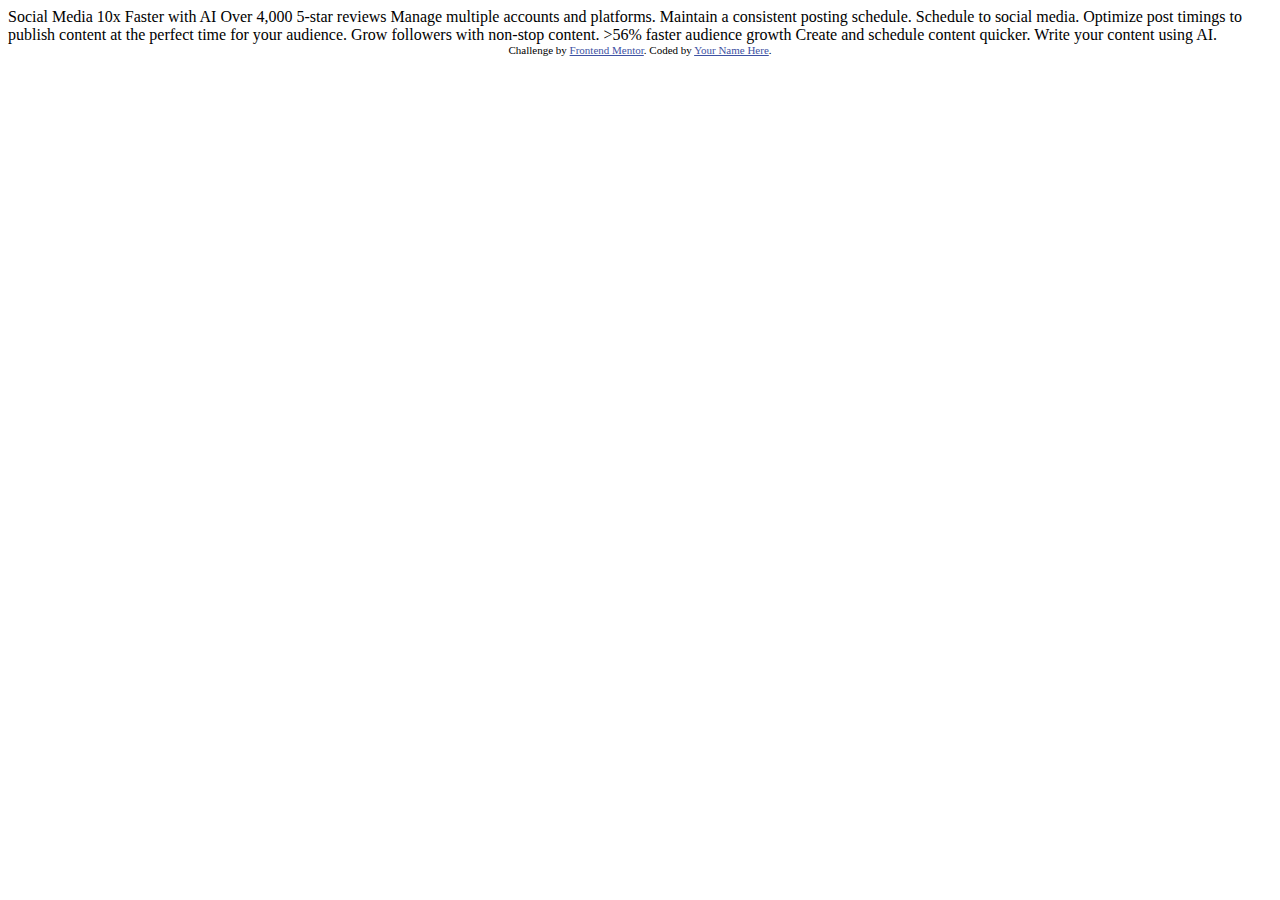
==== bento-grid-main/bento-grid-main/index.html @ ca02caae "update" ====
<!DOCTYPE html>
<html lang="en">
<head>
  <meta charset="UTF-8">
  <meta name="viewport" content="width=device-width, initial-scale=1.0"> <!-- displays site properly based on user's device -->

  <link rel="icon" type="image/png" sizes="32x32" href="./assets/images/favicon-32x32.png">
  
  <title>Frontend Mentor | Bento grid</title>

  <!-- Feel free to remove these styles or customise in your own stylesheet 👍 -->
  <style>
    .attribution { font-size: 11px; text-align: center; }
    .attribution a { color: hsl(228, 45%, 44%); }
  </style>
</head>
<body>

  Social Media 10x Faster with AI
  Over 4,000 5-star reviews

  Manage multiple accounts and platforms.

  Maintain a consistent posting schedule.

  Schedule to social media.
  Optimize post timings to publish content at the perfect time for your audience.
  
  Grow followers with non-stop content.

  >56% faster audience growth
  
  Create and schedule content quicker.

  Write your content using AI.
  
  <div class="attribution">
    Challenge by <a href="https://www.frontendmentor.io?ref=challenge">Frontend Mentor</a>. 
    Coded by <a href="#">Your Name Here</a>.
  </div>
</body>
</html>
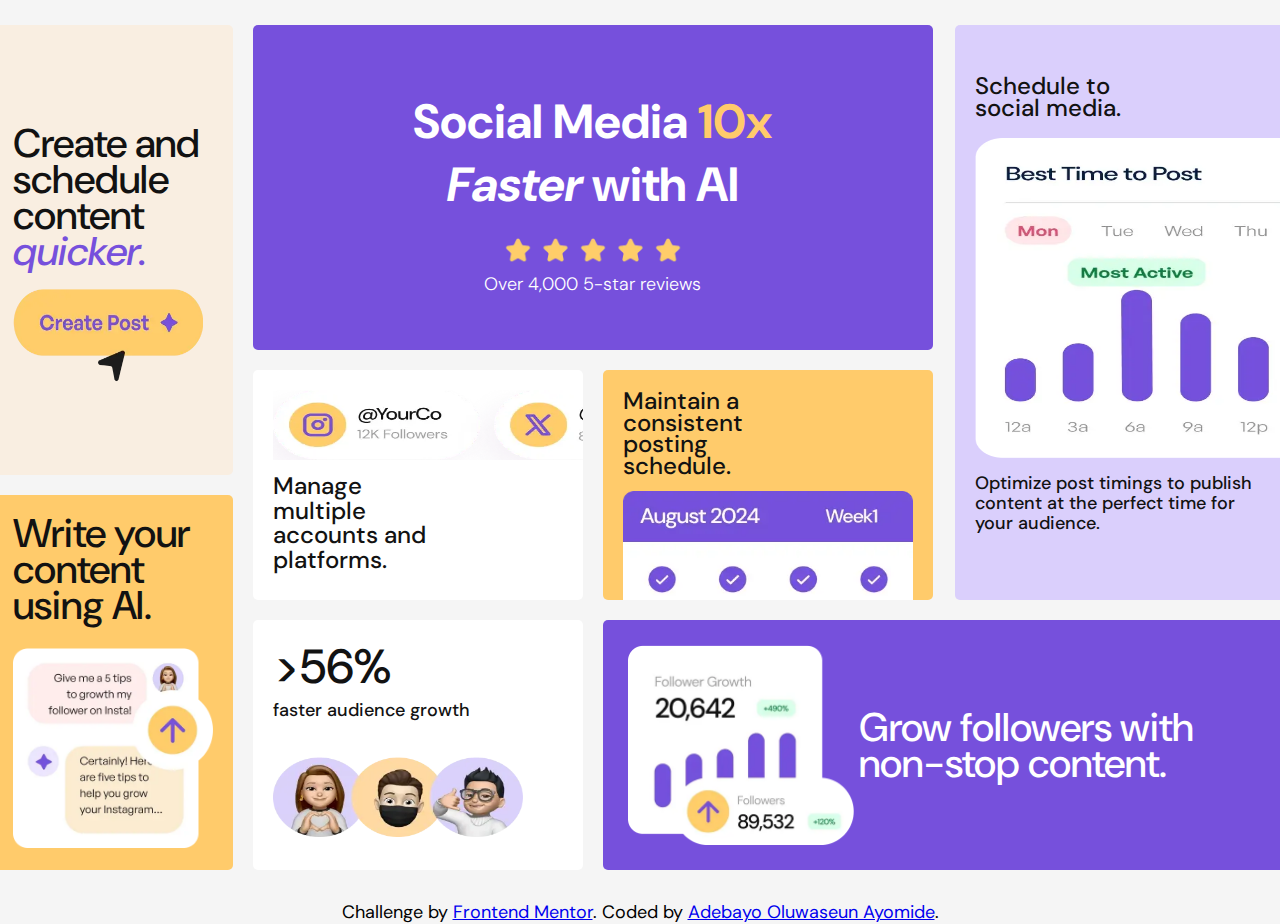
==== commit 6b9be3c6: "Update" ====
--- a/bento-grid-main/bento-grid-main/index.html
+++ b/bento-grid-main/bento-grid-main/index.html
@@ -5,38 +5,74 @@
   <meta name="viewport" content="width=device-width, initial-scale=1.0"> <!-- displays site properly based on user's device -->
 
   <link rel="icon" type="image/png" sizes="32x32" href="./assets/images/favicon-32x32.png">
+  <link href="https://fonts.googleapis.com/css2?family=DM+Sans:ital,opsz,wght@0,9..40,100..1000;1,9..40,100..1000&family=Hanken+Grotesk:ital,wght@0,100..900;1,100..900&family=Rajdhani:wght@300;400;500;600;700&display=swap" rel="stylesheet">
+
   
   <title>Frontend Mentor | Bento grid</title>
-
-  <!-- Feel free to remove these styles or customise in your own stylesheet 👍 -->
-  <style>
-    .attribution { font-size: 11px; text-align: center; }
-    .attribution a { color: hsl(228, 45%, 44%); }
-  </style>
+  <link rel="stylesheet" href="gridDesign.css">
 </head>
 <body>
+  <div class="totalAttr">
+    <div class="mainContainer">
+          <div class="contA">
+              <h2>Social Media <span style="color: hsl(39, 100%, 71%);">10x</span></h2> 
+              <h2><i>Faster </i>with AI</h2>
+              <img src="assets/images/illustration-five-stars.webp" alt="five star">
+              <p>Over 4,000 5-star reviews</p>
+          </div>
 
-  Social Media 10x Faster with AI
-  Over 4,000 5-star reviews
+          <div class="contB">
+            <img src="assets/images/illustration-multiple-platforms.webp" alt="Multiple Platform">
+            <h4>Manage</h4>
+            <h4>multiple</h4>
+            <h4>accounts and</h4>
+            <h4>platforms.</h4>
+          </div>
 
-  Manage multiple accounts and platforms.
+          <div class="contC">
+            <h4>Maintain a</h4>
+            <h4>consistent</h4>
+            <h4>posting </h4>
+            <h4>schedule.</h4>
+            <img src="assets/images/illustration-consistent-schedule.webp" alt="Consistent Schedule">
+          </div>
 
-  Maintain a consistent posting schedule.
+          <div class="contD">
+            <h4>Schedule to</h4>
+            <h4>social media.</h4>
+            <img src="assets/images/illustration-schedule-posts.webp" alt="Schedule Posts">
+            <p>Optimize post timings to publish content at the perfect time for your audience.</p>
+          </div>
+            
+          <div class="contE">
+            <img src="assets/images/illustration-grow-followers.webp" alt="Grow Followers">
+            <h6>Grow followers with non-stop content.</h6>
+            <!-- <h3>with non-stop</h3>
+            <h3>content.</h3> -->
+          </div>
 
-  Schedule to social media.
-  Optimize post timings to publish content at the perfect time for your audience.
-  
-  Grow followers with non-stop content.
+          <div class="contF">
+            <h2>>56%</h2>
+            <p>faster audience growth</p>
+            <img src="assets/images/illustration-audience-growth.webp" alt="Audience">
+          </div>
+            
+          <div class="contG">
+            <h6>Create and <br>schedule <br>content <br><span style="color: hsl(256, 67%, 59%);"><i>quicker.</i></span></h6>
+            <img src="assets/images/illustration-create-post.webp" alt="Consistent Schedule">
+          </div>
 
-  >56% faster audience growth
-  
-  Create and schedule content quicker.
+          <div class="contH">
+            <h6>Write your <br>content <br> using AI.</h6>
+            <img src="assets/images/illustration-ai-content.webp" alt="AI Content">
+          </div>
+    </div>
 
-  Write your content using AI.
-  
-  <div class="attribution">
-    Challenge by <a href="https://www.frontendmentor.io?ref=challenge">Frontend Mentor</a>. 
-    Coded by <a href="#">Your Name Here</a>.
-  </div>
+
+    <div class="attribution">
+      Challenge by <a href="https://www.frontendmentor.io?ref=challenge">Frontend Mentor</a>. 
+      Coded by <a href="#">Adebayo Oluwaseun Ayomide</a>.
+    </div>
+</div>
 </body>
 </html>--- a/bento-grid-main/bento-grid-main/gridDesign.css
+++ b/bento-grid-main/bento-grid-main/gridDesign.css
@@ -0,0 +1,376 @@
+*{
+    margin: 0;
+    padding: 0;
+    box-sizing: border-box;
+}
+
+body{
+    background-color: whitesmoke;
+    font-family: "DM Sans", serif;
+    font-size: 18px;
+    display: flex;
+    justify-content: center;
+    align-items: center;
+}
+
+.mainContainer{
+    display: grid;
+    gap: 20px;
+    margin: 10px;
+}
+
+.contA{
+    background-color: hsl(256, 67%, 59%);
+    height: 325px;
+    width: 680px;
+    border-radius: 5px;
+    padding-top: 65px;
+    text-align: center;
+    font-weight: 200;
+}
+
+.contA h2{
+    font-size: 48px;
+    color: white;
+    
+}
+
+.contA img{
+    height: 30px;
+    width: 180px;
+    margin-top: 20px;
+}
+
+.contA p{
+    font-size: 18px;
+    color: white;
+    font-weight: 300;
+}
+
+
+
+.contB{
+    background-color: hsl(0, 0%, 100%);
+    height: 230px;
+    width: 330px;
+    border-radius: 5px;
+    text-align: left;
+    font-weight: 200;
+    padding-left: 20px;
+    overflow-x: hidden;
+}
+
+.contB img{
+    height: 70px;
+    width: 425px;
+    margin-top: 20px;
+}
+
+.contB h4{
+    color: hsl(0, 0%, 7%);
+    font-weight: 500;
+    line-height: 0.4;
+    font-size: 24px;
+    margin-top: 15px;
+}
+
+
+
+
+.contC{
+    background-color: hsl(39, 100%, 71%);
+    height: 230px;
+    width: 330px;
+    border-radius: 5px;
+    text-align: left;
+    font-weight: 200;
+    padding-left: 20px;
+    padding-top: 20px;
+    overflow-y: hidden;
+}
+
+.contC img{
+    height: 210px;
+    width: 290px;
+    margin-top: 15px;
+    overflow: hidden;
+}
+
+.contC h4{
+    color: hsl(0, 0%, 7%);
+    font-weight: 500;
+    line-height: 0.9;
+    font-size: 24px;
+}
+
+
+
+.contD{
+    background-color: hsl(254, 88%, 90%);
+    height: 575px;
+    width: 330px;
+    border-radius: 5px;
+    padding: 50px 10px 5px 20px;
+    text-align: left;
+    font-weight: 200;
+    overflow-x: hidden;
+}
+
+.contD h4{
+    color: hsl(0, 0%, 7%);
+    font-weight: 500;
+    line-height: 0.9;
+    font-size: 24px;
+}
+
+.contD img{
+    height: 320px;
+    width: 500px;
+    margin-top: 20px;
+}
+
+.contD p{
+    font-size: 18px;
+    color: hsl(0, 0%, 7%);
+    font-weight: 500;
+    margin-right: 15px;
+    margin-top: 10px;
+    line-height: 1.1;
+   
+}
+
+
+
+.contE{
+    display: flex;
+    flex-direction: row;
+    background-color: hsl(256, 67%, 59%);
+    height: 250px;
+    width: 685px;
+    border-radius: 5px;
+    font-weight: 100;
+    justify-items: center;
+    align-items: center;
+    padding: 5px 10px 5px 15px;
+    column-gap: 5px;
+}
+
+.contE h6{
+    font-size: 40px;
+    color: white;
+    line-height: 0.9;
+    font-weight: 500;
+   margin-right: 50px;
+    
+}
+
+.contE img{
+    height: 200px;
+    width: 300px;
+    margin-left: 10px;
+}
+
+
+
+.contF{
+    background-color: hsl(0, 0%, 100%);
+    height: 250px;
+    width: 330px;
+    border-radius: 5px;
+    text-align: left;
+    font-weight: 200;
+    padding-left: 20px;
+    padding-top: 15px;
+}
+
+.contF img{
+    height: 80px;
+    width: 250px;
+    margin-top: 35px;
+}
+
+.contF h2{
+    font-size: 48px;
+    color: hsl(0, 0%, 7%);
+    font-weight: 500;
+}
+
+.contF P{
+    font-size: 18px;
+    color: hsl(0, 0%, 7%);
+    font-weight: 500;
+}
+
+
+
+
+.contG{
+    background-color: hsl(31, 66%, 93%);
+    height: 450px;
+    width: 240px;
+    border-radius: 5px;
+    text-align: left;
+    font-weight: 200;
+    padding: 100px 0 30px 20px;
+}
+
+.contG img{
+    height: 100px;
+    width: 190px;
+    margin-top: 20px;
+}
+
+.contG h6{
+    color: hsl(0, 0%, 7%);
+    font-size: 40px;
+    font-weight: 500;
+    line-height: 0.9;
+}
+
+
+.contH{
+    background-color: hsl(39, 100%, 71%);
+    height: 375px;
+    width: 240px;
+    border-radius: 5px;
+    text-align: left;
+    font-weight: 200;
+    padding: 20px 0 20px 20px;
+}
+
+.contH img{
+    height: 200px;
+    width: 200px;
+    margin-top: 25px;
+}
+
+.contH h6{
+    color: hsl(0, 0%, 7%);
+    font-size: 40px;
+    font-weight: 500;
+    line-height: 0.9;
+}
+
+.attribution{
+    height: fit-content;
+    text-align: center;
+}
+
+.totalAttr{
+    display: grid;
+    gap: 5px;
+}
+    
+
+@media (min-width:800px) {
+    .mainContainer{
+        display: grid;
+        grid-template-columns: repeat(12, 1fr);
+        gap: 20px;
+        height: 90%;
+        width: 90%;
+        margin: 25px ; 
+        grid-template-areas: 
+        
+        "g g g a  a a a a  a d d d"
+        "g g g a  a a a a  a d d d"
+        "g g g a  a a a a  a d d d"
+        "g g g a  a a a a  a d d d"
+        "g g g b  b b c c  c d d d"
+        "h h h b  b b c c  c d d d"
+        "h h h f  f f e e  e e e e"
+        "h h h f  f f e e  e e e e";
+    }
+    
+.mainContainer .contA{
+    grid-area: a;
+}
+
+.mainContainer .contB{
+    grid-area: b;
+}
+
+.mainContainer .contC{
+    grid-area: c;
+}
+
+.mainContainer .contD{
+    grid-area: d;
+}
+
+.mainContainer .contE{
+    grid-area: e;
+}
+
+.mainContainer .contF{
+    grid-area: f;
+}
+
+.mainContainer .contG{
+    grid-area: g;
+}
+
+.mainContainer .contH{
+    grid-area: h;
+}
+
+    
+}
+
+
+@media (max-width: 375px) {
+    .mainContainer {
+        display: grid;
+        grid-template-columns: 1fr;
+        gap: 20px;
+        width: 100%;
+        margin: 15px;
+        grid-template-areas:
+            "a"
+            "b"
+            "c"
+            "d"
+            "e"
+            "f"
+            "g"
+            "h";
+    }
+
+    .mainContainer .contA {
+        grid-area: a;
+    }
+
+    .mainContainer .contB {
+        grid-area: b;
+    }
+
+    .mainContainer .contC {
+        grid-area: c;
+    }
+
+    .mainContainer .contD {
+        grid-area: d;
+    }
+
+    .mainContainer .contE {
+        grid-area: e;
+    }
+
+    .mainContainer .contF {
+        grid-area: f;
+    }
+
+    .mainContainer .contG {
+        grid-area: g;
+    }
+
+    .mainContainer .contH {
+        grid-area: h;
+    }
+
+    /* Adjust content width and alignment for smaller screens */
+    .mainContainer > div {
+        width: 100%;
+        text-align: center;
+    }
+}
